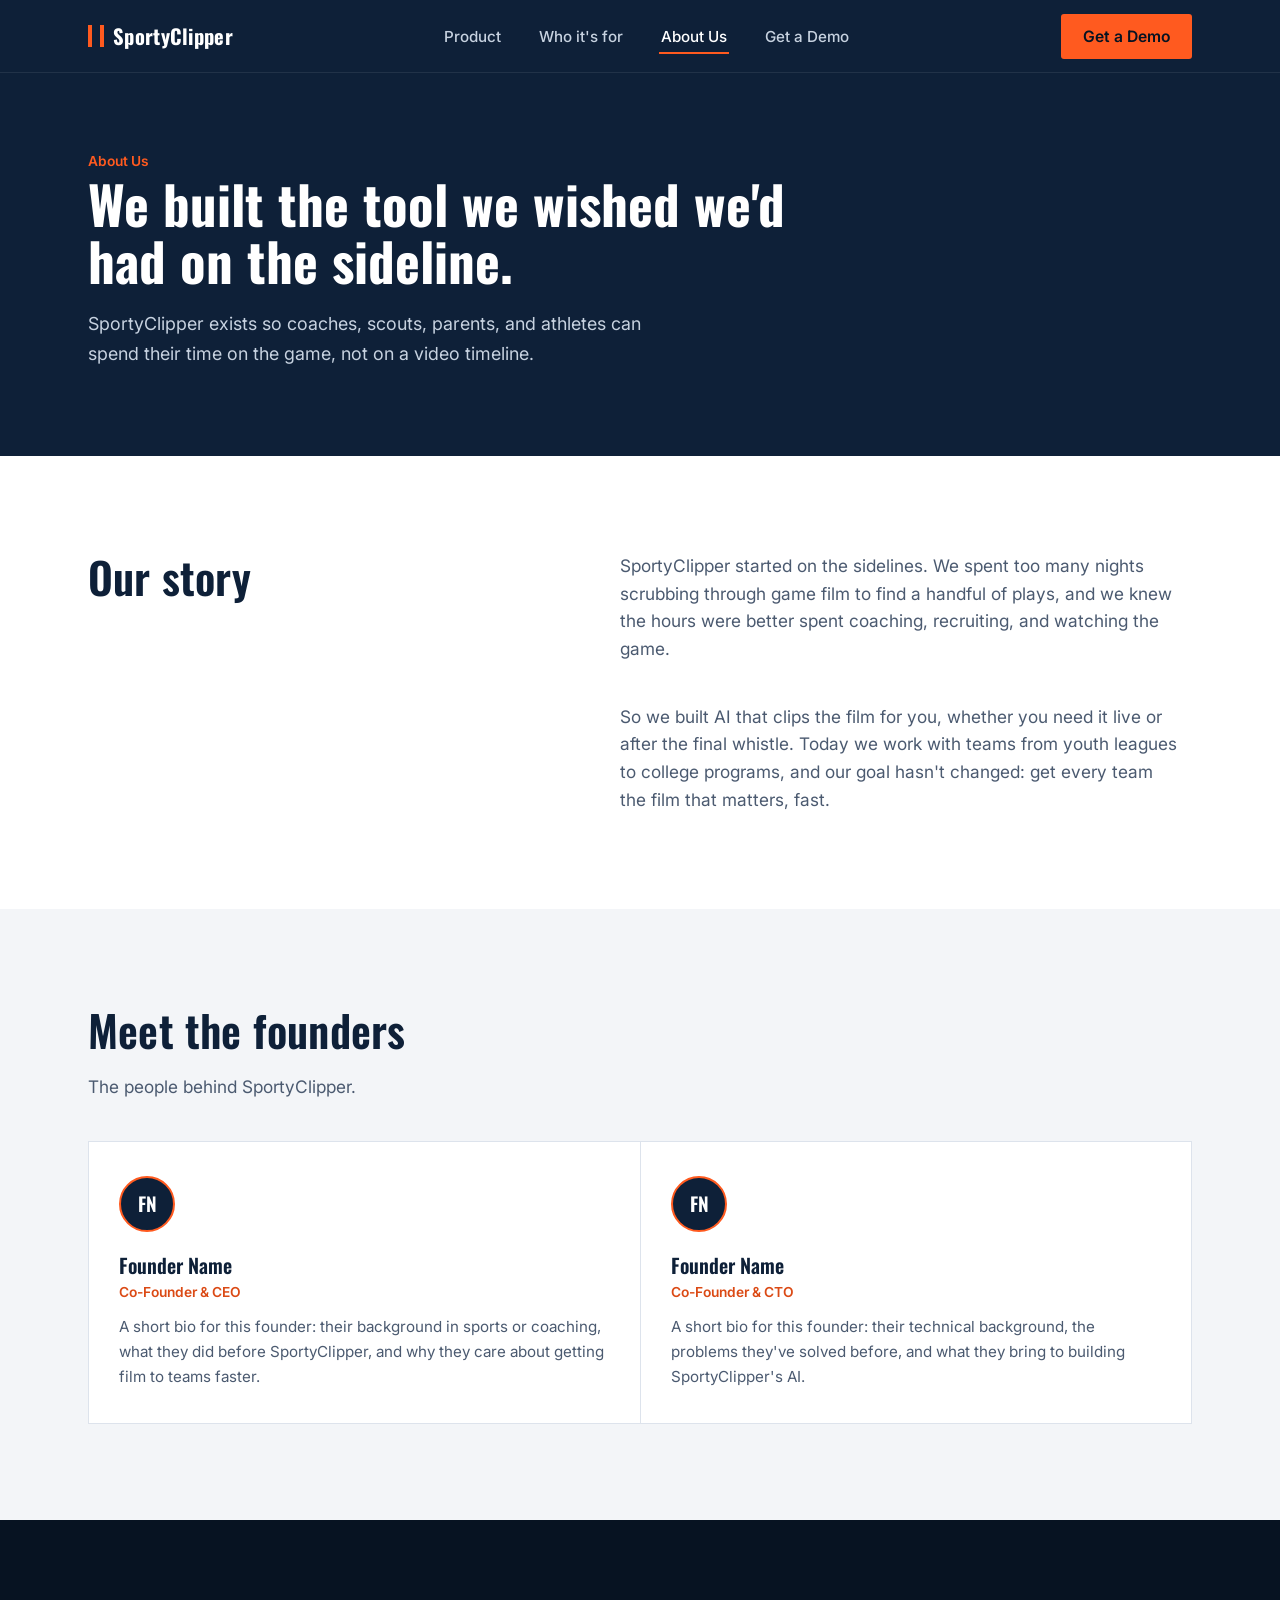
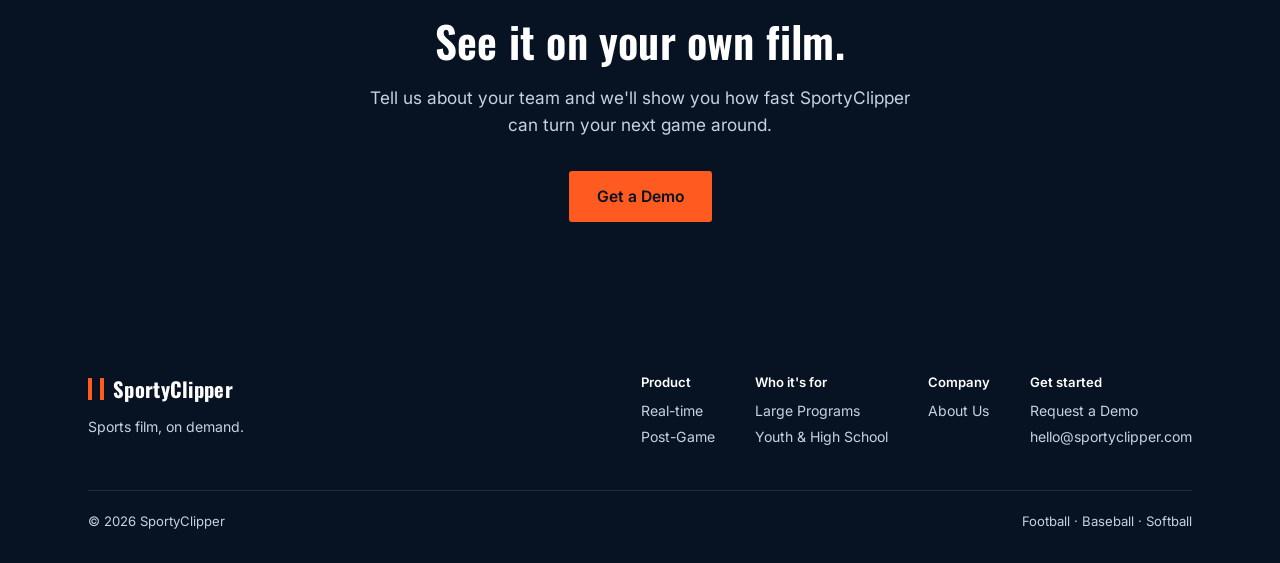
==== about.html @ 8d2f34fb "Rebrand to SportyClipper and add About Us page - Rename SportySkipper to SportyClipper, including co" ====
<!DOCTYPE html>
<html lang="en">
<head>
<meta charset="UTF-8">
<meta name="viewport" content="width=device-width, initial-scale=1.0">
<title>About Us — SportyClipper</title>
<link rel="preconnect" href="https://fonts.googleapis.com">
<link rel="preconnect" href="https://fonts.gstatic.com" crossorigin>
<link href="https://fonts.googleapis.com/css2?family=Oswald:wght@500;600;700&family=Inter:wght@400;500;600;700&family=Roboto+Mono:wght@500;600&display=swap" rel="stylesheet">
<link rel="stylesheet" href="styles.css">
</head>
<body>

<header>
  <nav class="wrap">
    <a href="index.html" class="wordmark"><span class="mark"></span>SportyClipper</a>
    <ul class="nav-links">
      <li><a href="index.html#product">Product</a></li>
      <li><a href="index.html#audience">Who it's for</a></li>
      <li><a href="about.html" aria-current="page">About Us</a></li>
      <li><a href="index.html#demo">Get a Demo</a></li>
    </ul>
    <div class="nav-cta">
      <a href="index.html#demo" class="btn btn-primary" style="padding:11px 20px;">Get a Demo</a>
      <button class="nav-toggle" id="navToggle" aria-expanded="false" aria-controls="mobilePanel">Menu</button>
    </div>
  </nav>
  <div class="mobile-panel" id="mobilePanel" style="flex-direction:column; padding:0 28px 18px; gap:2px;">
    <a href="index.html#product" style="color:#fff;padding:10px 0;text-decoration:none;">Product</a>
    <a href="index.html#audience" style="color:#fff;padding:10px 0;text-decoration:none;">Who it's for</a>
    <a href="about.html" aria-current="page" style="color:#fff;padding:10px 0;text-decoration:none;">About Us</a>
    <a href="index.html#demo" style="color:#fff;padding:10px 0;text-decoration:none;">Get a Demo</a>
  </div>
</header>

<main>

  <!-- PAGE HERO -->
  <section class="page-hero">
    <div class="wrap">
      <div class="aud-kicker">About Us</div>
      <h1>We built the tool we wished we'd had on the sideline.</h1>
      <p>SportyClipper exists so coaches, scouts, parents, and athletes can spend their time on the game, not on a video timeline.</p>
    </div>
  </section>

  <!-- TODO: replace placeholder company story, founder names, roles, and bios -->

  <!-- STORY -->
  <section class="about">
    <div class="wrap">
      <div>
        <h2>Our story</h2>
      </div>
      <div>
        <p class="lede">SportyClipper started on the sidelines. We spent too many nights scrubbing through game film to find a handful of plays, and we knew the hours were better spent coaching, recruiting, and watching the game.</p>
        <p class="lede" style="margin-bottom:0;">So we built AI that clips the film for you, whether you need it live or after the final whistle. Today we work with teams from youth leagues to college programs, and our goal hasn't changed: get every team the film that matters, fast.</p>
      </div>
    </div>
  </section>

  <!-- FOUNDERS -->
  <section class="founders">
    <div class="wrap">
      <h2>Meet the founders</h2>
      <p class="lede">The people behind SportyClipper.</p>
      <div class="founder-grid">
        <div class="founder-card">
          <div class="founder-avatar" aria-hidden="true">FN</div>
          <h3>Founder Name</h3>
          <div class="founder-role">Co-Founder &amp; CEO</div>
          <p>A short bio for this founder: their background in sports or coaching, what they did before SportyClipper, and why they care about getting film to teams faster.</p>
        </div>
        <div class="founder-card">
          <div class="founder-avatar" aria-hidden="true">FN</div>
          <h3>Founder Name</h3>
          <div class="founder-role">Co-Founder &amp; CTO</div>
          <p>A short bio for this founder: their technical background, the problems they've solved before, and what they bring to building SportyClipper's AI.</p>
        </div>
      </div>
    </div>
  </section>

  <!-- CTA -->
  <section class="page-cta">
    <div class="wrap">
      <h2>See it on your own film.</h2>
      <p class="lede">Tell us about your team and we'll show you how fast SportyClipper can turn your next game around.</p>
      <a href="index.html#demo" class="btn btn-primary">Get a Demo</a>
    </div>
  </section>

</main>

<footer>
  <div class="wrap">
    <div class="foot-top">
      <div>
        <a href="index.html" class="wordmark"><span class="mark"></span>SportyClipper</a>
        <p style="max-width:280px; font-size:.88rem; margin-top:14px; color:var(--cloud);">Sports film, on demand.</p>
      </div>
      <div class="foot-links">
        <div class="foot-col">
          <h4>Product</h4>
          <a href="index.html#product">Real-time</a>
          <a href="index.html#product">Post-Game</a>
        </div>
        <div class="foot-col">
          <h4>Who it's for</h4>
          <a href="index.html#audience">Large Programs</a>
          <a href="index.html#audience">Youth &amp; High School</a>
        </div>
        <div class="foot-col">
          <h4>Company</h4>
          <a href="about.html">About Us</a>
        </div>
        <div class="foot-col">
          <h4>Get started</h4>
          <a href="index.html#demo">Request a Demo</a>
          <a href="mailto:hello@sportyclipper.com">hello@sportyclipper.com</a>
        </div>
      </div>
    </div>
    <div class="foot-bottom">
      <span>© 2026 SportyClipper</span>
      <span>Football · Baseball · Softball</span>
    </div>
  </div>
</footer>

<script>
  // mobile nav
  const navToggle = document.getElementById('navToggle');
  const mobilePanel = document.getElementById('mobilePanel');
  navToggle.addEventListener('click', ()=>{
    const open = mobilePanel.classList.toggle('open');
    navToggle.setAttribute('aria-expanded', open);
  });
</script>

</body>
</html>
---- styles.css ----
:root{
    --navy-900:#071322;
    --navy-800:#0E2038;
    --navy-700:#173a63;
    --navy-600:#245088;
    --mist:#F3F5F8;
    --cloud:#C7D2E0;
    --ink:#0E2038;
    --ink-soft:#4B5A70;
    --flare:#FF5A1F;
    --flare-dark:#DB4A15;
    --turf:#2FB27D;
    --line:#DDE3EC;
    --radius-sm:3px;
    --maxw:1160px;
  }
  *{box-sizing:border-box;}
  html{scroll-behavior:smooth;}
  body{
    margin:0;
    font-family:'Inter',sans-serif;
    color:var(--ink);
    background:#fff;
    -webkit-font-smoothing:antialiased;
  }
  h1,h2,h3,.wordmark,.stat-num{
    font-family:'Oswald',sans-serif;
  }
  .mono{ font-family:'Roboto Mono',monospace; }
  img,svg{ display:block; max-width:100%; }
  a{ color:inherit; }
  .wrap{ max-width:var(--maxw); margin:0 auto; padding:0 28px; }
  section{ padding:96px 0; }
  h2{
    font-size:clamp(1.9rem,3.4vw,2.7rem);
    font-weight:600;
    line-height:1.15;
    margin:0 0 18px;
    letter-spacing:.2px;
  }
  .lede{
    font-size:1.08rem;
    color:var(--ink-soft);
    line-height:1.6;
    max-width:560px;
    margin:0 0 40px;
  }
  button{ font-family:inherit; cursor:pointer; }
  :focus-visible{ outline:3px solid var(--flare); outline-offset:2px; }

  /* ---------- buttons ---------- */
  .btn{
    display:inline-flex;
    align-items:center;
    gap:8px;
    padding:14px 26px;
    font-weight:600;
    font-size:.98rem;
    border-radius:var(--radius-sm);
    border:2px solid transparent;
    text-decoration:none;
    transition:transform .15s ease, background .15s ease, border-color .15s ease;
  }
  .btn:hover{ transform:translateY(-1px); }
  .btn-primary{ background:var(--flare); color:var(--navy-900); }
  .btn-primary:hover{ background:#ff6c38; }
  .btn-ghost-dark{ border-color:rgba(255,255,255,.35); color:#fff; }
  .btn-ghost-dark:hover{ border-color:#fff; }
  .btn-ghost-light{ border-color:var(--navy-800); color:var(--navy-800); }
  .btn-ghost-light:hover{ background:var(--navy-800); color:#fff; }
  .btn-text{
    background:none; border:none; padding:0; color:var(--navy-800);
    font-weight:600; text-decoration:underline; text-underline-offset:4px;
  }

  /* ---------- nav ---------- */
  header{
    position:sticky; top:0; z-index:50;
    background:var(--navy-800);
    border-bottom:1px solid rgba(255,255,255,.08);
  }
  nav.wrap{
    display:flex; align-items:center; justify-content:space-between;
    height:72px;
  }
  .wordmark{
    display:flex; align-items:center; gap:9px;
    color:#fff; font-size:1.28rem; font-weight:700; letter-spacing:.3px;
    text-decoration:none;
  }
  .wordmark .mark{
    width:16px; height:22px;
    border-left:4px solid var(--flare);
    border-right:4px solid var(--flare);
  }
  .nav-links{
    display:flex; align-items:center; gap:34px;
    list-style:none; margin:0; padding:0;
  }
  .nav-links a{
    color:var(--cloud); text-decoration:none; font-size:.95rem; font-weight:500;
    padding:6px 2px; border-bottom:2px solid transparent;
  }
  .nav-links a:hover{ color:#fff; border-color:var(--flare); }
  .nav-links a[aria-current="page"]{ color:#fff; border-color:var(--flare); }
  .nav-cta{ display:flex; align-items:center; gap:22px; }
  .nav-toggle{ display:none; background:none; border:none; color:#fff; font-weight:600; font-size:.95rem; }
  .mobile-panel{ display:none; }

  /* ---------- hero ---------- */
  .hero{
    background:var(--navy-800);
    color:#fff;
    padding:76px 0 90px;
    overflow:hidden;
  }
  .hero .wrap{
    display:grid;
    grid-template-columns:1.15fr .85fr;
    gap:56px;
    align-items:center;
  }
  .hero h1{
    font-size:clamp(2.5rem,4.6vw,3.7rem);
    font-weight:700;
    line-height:1.06;
    margin:0 0 22px;
    letter-spacing:.2px;
  }
  .hero h1 span{ color:var(--flare); }
  .hero p{
    font-size:1.12rem; line-height:1.65; color:var(--cloud);
    max-width:520px; margin:0 0 34px;
  }
  .hero-ctas{ display:flex; align-items:center; gap:28px; flex-wrap:wrap; margin-bottom:52px; }

  .sport-strip{ display:flex; gap:26px; align-items:center; flex-wrap:wrap; }
  .sport-strip svg{ width:26px; height:26px; opacity:.75; }
  .sport-strip span{ font-size:.82rem; color:var(--cloud); letter-spacing:.2px; }

  /* clock panel */
  .clock-panel{
    background:var(--navy-900);
    border:1px solid rgba(255,255,255,.1);
    border-radius:var(--radius-sm);
    padding:30px 28px;
  }
  .clock-row{ display:flex; justify-content:space-between; align-items:baseline; margin-bottom:6px; }
  .clock-label{ font-size:.82rem; color:var(--cloud); }
  .clock-panel .divider{ height:1px; background:rgba(255,255,255,.12); margin:18px 0; }
  .clock-num{
    font-size:2.6rem; font-weight:600; letter-spacing:1px;
    color:#fff;
  }
  .clock-num.small{ font-size:2.6rem; color:var(--turf); }
  .clock-tag{ font-size:.78rem; color:var(--ink-soft); margin-top:4px; }
  .live-badge{
    display:inline-flex; align-items:center; gap:7px;
    font-size:.78rem; font-weight:600; color:var(--turf);
    letter-spacing:.5px;
  }
  .live-dot{
    width:8px; height:8px; border-radius:50%; background:var(--turf);
    animation:pulse 1.6s ease-in-out infinite;
  }
  @keyframes pulse{
    0%,100%{ opacity:1; transform:scale(1); }
    50%{ opacity:.35; transform:scale(.75); }
  }

  /* ---------- problem section ---------- */
  .problem{ background:#fff; }
  .problem .wrap{ display:grid; grid-template-columns:1fr 1fr; gap:70px; align-items:start; }
  .stat-grid{ display:grid; grid-template-columns:repeat(3,1fr); gap:0; border-top:1px solid var(--line); margin-top:8px; }
  .stat-grid div{ padding:22px 18px 0 0; border-left:1px solid var(--line); padding-left:18px; }
  .stat-grid div:first-child{ border-left:none; padding-left:0; }
  .stat-num{ font-size:2.1rem; font-weight:600; color:var(--navy-800); }
  .stat-cap{ font-size:.86rem; color:var(--ink-soft); margin-top:4px; line-height:1.4; }

  /* ---------- product tabs ---------- */
  .product{ background:var(--mist); }
  .tab-bar{ display:flex; gap:8px; margin-bottom:36px; }
  .tab-btn{
    background:#fff; border:1px solid var(--line); color:var(--ink-soft);
    padding:13px 22px; font-weight:600; font-size:.94rem; border-radius:var(--radius-sm);
  }
  .tab-btn.active{ background:var(--navy-800); color:#fff; border-color:var(--navy-800); }
  .tab-panel{
    display:none;
    background:#fff; border:1px solid var(--line); border-left:5px solid var(--flare);
    padding:44px;
    grid-template-columns:1.4fr 1fr;
    gap:48px;
  }
  .tab-panel.active{ display:grid; }
  .tab-panel h3{ font-size:1.55rem; font-weight:600; margin:0 0 14px; }
  .tab-panel p{ color:var(--ink-soft); line-height:1.65; margin:0 0 20px; max-width:480px; }
  .tab-panel ul{ list-style:none; padding:0; margin:0 0 26px; }
  .tab-panel li{
    padding:10px 0; border-top:1px solid var(--line); font-size:.95rem; color:var(--ink);
    display:flex; gap:10px;
  }
  .tab-panel li::before{ content:"—"; color:var(--flare); font-weight:700; }
  .tab-price-box{ background:var(--navy-800); color:#fff; padding:30px 26px; border-radius:var(--radius-sm); align-self:start; }
  .tab-price-box p{ color:var(--cloud); font-size:.88rem; margin:18px 0 24px; max-width:none; }
  .tab-price-box .price-tier{ font-size:1.3rem; margin-bottom:0; }

  /* ---------- audience ---------- */
  .audience{ background:#fff; }
  .audience-head{ max-width:640px; margin-bottom:52px; }
  .audience-grid{ display:grid; grid-template-columns:1fr 1fr; gap:0; border:1px solid var(--line); }
  .audience-card{ padding:46px 42px; }
  .audience-card:first-child{ border-right:1px solid var(--line); background:var(--navy-800); color:#fff; }
  .audience-card:first-child .aud-kicker{ color:var(--cloud); }
  .audience-card:first-child p{ color:var(--cloud); }
  .audience-card:last-child{ background:#fff; }
  .aud-kicker{ font-size:.86rem; color:var(--ink-soft); margin-bottom:6px; }
  .audience-card h3{ font-size:1.5rem; font-weight:600; margin:0 0 16px; }
  .audience-card p{ color:var(--ink-soft); line-height:1.65; margin:0 0 26px; max-width:400px; }

  /* ---------- pricing ---------- */
  .pricing{ background:var(--navy-900); color:#fff; }
  .pricing h2{ color:#fff; }
  .pricing .lede{ color:var(--cloud); }
  .price-grid{ display:grid; grid-template-columns:1fr 1fr; gap:24px; margin-top:20px; }
  .price-card{
    background:var(--navy-800); border:1px solid rgba(255,255,255,.1);
    padding:38px 34px; border-radius:var(--radius-sm);
  }
  .price-card.featured{ border-color:var(--flare); }
  .price-tier{ font-size:.86rem; color:var(--turf); font-weight:600; margin-bottom:14px; }
  .price-amt{ display:inline-block; font-family:'Oswald',sans-serif; font-size:1.9rem; font-weight:600; color:#fff; line-height:1.1; text-decoration:underline; text-decoration-color:var(--flare); text-underline-offset:6px; }
  .price-amt:hover{ color:var(--flare); }
  .price-desc{ color:var(--cloud); font-size:.95rem; margin:14px 0 26px; line-height:1.6; }
  .price-card ul{ list-style:none; padding:0; margin:0 0 30px; }
  .price-card li{ padding:9px 0; border-top:1px solid rgba(255,255,255,.1); font-size:.92rem; color:var(--cloud); }

  /* ---------- about ---------- */
  .about{ background:#fff; }
  .about .wrap{ display:grid; grid-template-columns:.9fr 1.1fr; gap:64px; align-items:start; }
  .page-hero{ background:var(--navy-800); color:#fff; padding:80px 0 88px; }
  .page-hero .aud-kicker{ color:var(--flare); font-weight:600; }
  .page-hero h1{ font-size:clamp(2.2rem,4.2vw,3.3rem); font-weight:700; line-height:1.08; margin:0 0 20px; max-width:760px; }
  .page-hero p{ font-size:1.12rem; line-height:1.65; color:var(--cloud); max-width:580px; margin:0; }
  .founders{ background:var(--mist); }
  .founders .founder-grid{ background:#fff; }
  .page-cta{ background:var(--navy-900); color:#fff; text-align:center; }
  .page-cta h2{ color:#fff; }
  .page-cta .lede{ color:var(--cloud); margin:0 auto 32px; }
  .founder-grid{ display:grid; grid-template-columns:1fr 1fr; gap:0; border:1px solid var(--line); }
  .founder-card{ padding:34px 30px; }
  .founder-card + .founder-card{ border-left:1px solid var(--line); }
  .founder-avatar{
    width:56px; height:56px; border-radius:50%; background:var(--navy-800); color:#fff;
    display:flex; align-items:center; justify-content:center;
    font-family:'Oswald',sans-serif; font-size:1.2rem; font-weight:600; margin-bottom:18px;
    border:2px solid var(--flare);
  }
  .founder-card h3{ font-size:1.25rem; font-weight:600; margin:0 0 4px; }
  .founder-role{ font-size:.86rem; color:var(--flare-dark); font-weight:600; margin-bottom:14px; }
  .founder-card p{ color:var(--ink-soft); line-height:1.65; margin:0; font-size:.95rem; }

  /* ---------- demo form ---------- */
  .demo{ background:var(--mist); }
  .demo .wrap{ display:grid; grid-template-columns:.9fr 1.1fr; gap:64px; align-items:start; }
  form{ background:#fff; border:1px solid var(--line); padding:40px; }
  .form-title{ font-size:1.5rem; font-weight:600; margin:0 0 24px; }
  .field{ margin-bottom:20px; }
  .field label{ display:block; font-size:.85rem; font-weight:600; color:var(--ink); margin-bottom:7px; }
  .field input, .field select, .field textarea{
    width:100%; padding:12px 14px; border:1px solid var(--line); border-radius:var(--radius-sm);
    font-family:inherit; font-size:.95rem; color:var(--ink); background:#fff;
  }
  .field input:focus, .field select:focus, .field textarea:focus{ border-color:var(--navy-800); }
  .checks{ display:flex; flex-wrap:wrap; gap:14px; }
  .checks label{ display:flex; align-items:center; gap:7px; font-size:.9rem; font-weight:500; color:var(--ink-soft); }
  .checks input{ width:auto; }
  .form-note{ font-size:.82rem; color:var(--ink-soft); margin-top:16px; }
  .confirm{ display:none; padding:26px; background:var(--navy-800); color:#fff; border-radius:var(--radius-sm); }
  .confirm strong{ color:var(--flare); }

  /* ---------- footer ---------- */
  footer{ background:var(--navy-900); color:var(--cloud); padding:56px 0 34px; }
  .foot-top{ display:flex; justify-content:space-between; flex-wrap:wrap; gap:36px; margin-bottom:36px; }
  .foot-links{ display:flex; gap:40px; flex-wrap:wrap; }
  .foot-col h4{ font-size:.82rem; color:#fff; margin:0 0 12px; font-weight:600; }
  .foot-col a{ display:block; color:var(--cloud); text-decoration:none; font-size:.88rem; margin-bottom:9px; }
  .foot-col a:hover{ color:var(--flare); }
  .foot-bottom{ border-top:1px solid rgba(255,255,255,.1); padding-top:22px; display:flex; justify-content:space-between; font-size:.82rem; flex-wrap:wrap; gap:10px; }

  @media (max-width: 920px){
    section{ padding:64px 0; }
    .hero .wrap{ grid-template-columns:1fr; }
    .clock-panel{ max-width:420px; }
    .problem .wrap{ grid-template-columns:1fr; gap:40px; }
    .tab-panel{ grid-template-columns:1fr; padding:30px; }
    .audience-grid{ grid-template-columns:1fr; }
    .audience-card:first-child{ border-right:none; border-bottom:1px solid var(--line); }
    .price-grid{ grid-template-columns:1fr; }
    .about .wrap{ grid-template-columns:1fr; gap:40px; }
    .demo .wrap{ grid-template-columns:1fr; }
    .nav-links{ display:none; }
    .nav-toggle{ display:block; }
    .mobile-panel.open{ display:flex; }
  }
  @media (max-width: 560px){
    .stat-grid{ grid-template-columns:1fr; }
    .stat-grid div{ border-left:none; border-top:1px solid var(--line); padding:18px 0 0; }
    .stat-grid div:first-child{ border-top:none; }
    .founder-grid{ grid-template-columns:1fr; }
    .founder-card + .founder-card{ border-left:none; border-top:1px solid var(--line); }
  }
  @media (prefers-reduced-motion: reduce){
    .live-dot{ animation:none; }
    html{ scroll-behavior:auto; }
  }
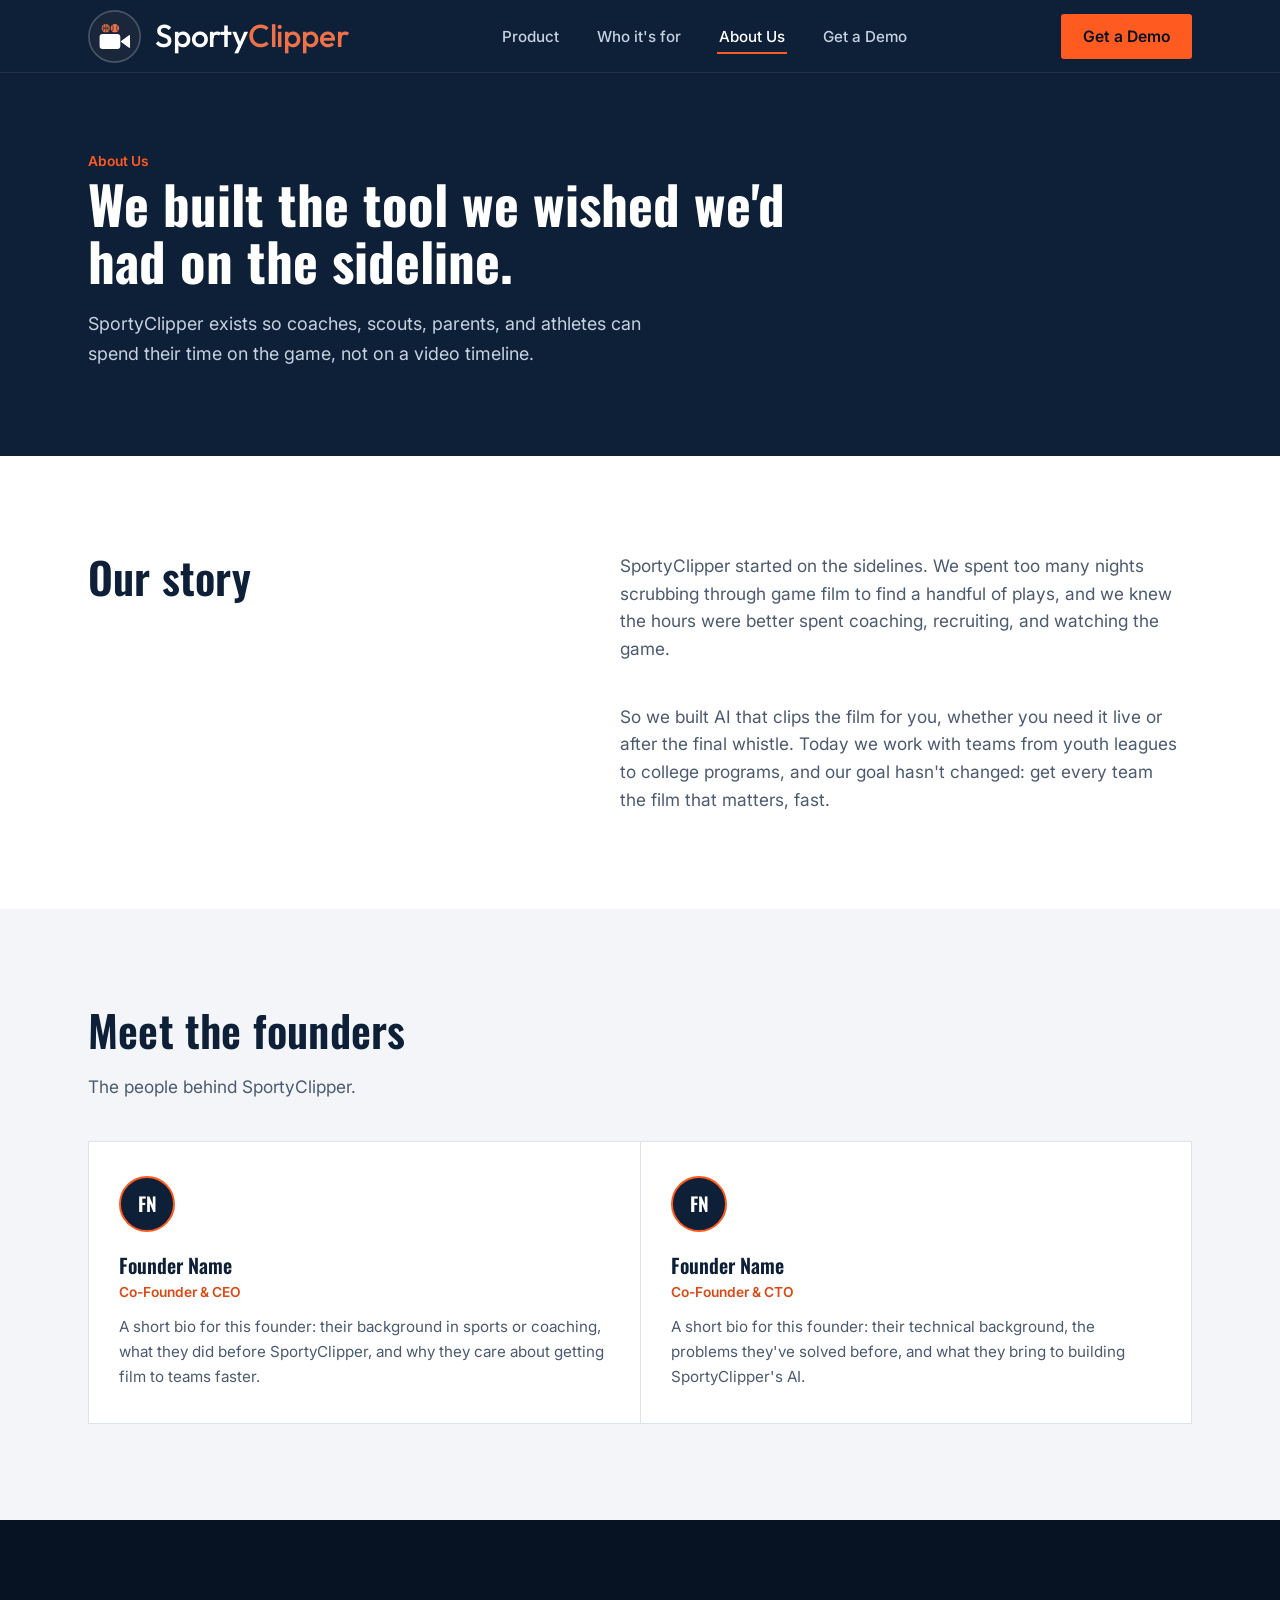
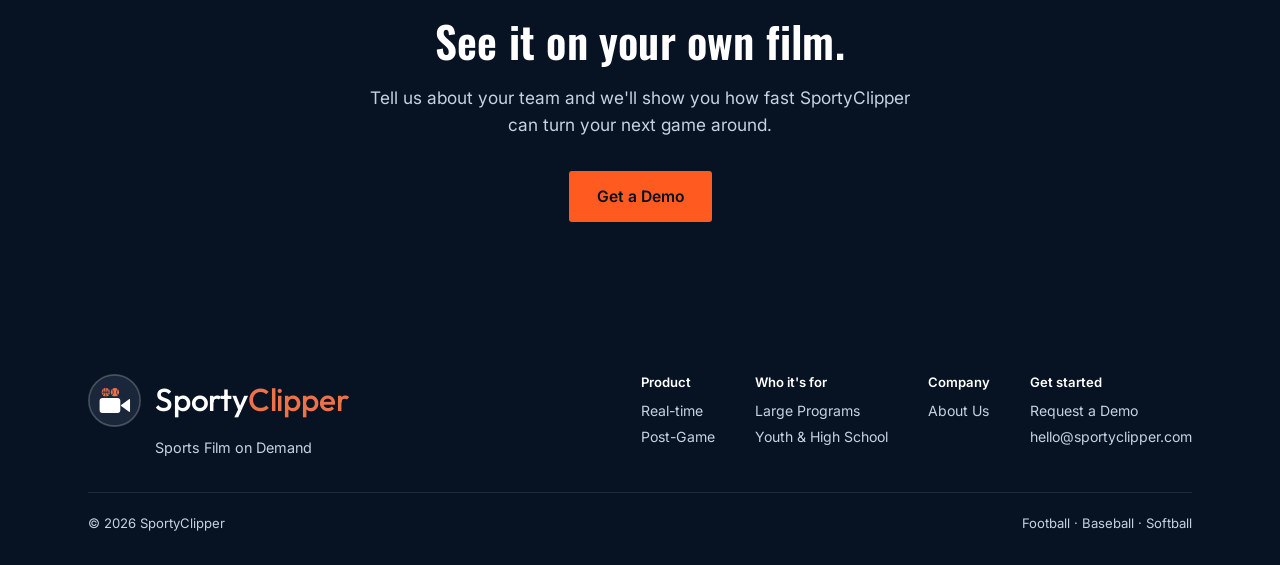
==== commit 4b8258f9: "Replace wordmark with new SportyClipper logo - Add assets/logo-icon.svg (camera icon) and Outfit wor" ====
--- a/about.html
+++ b/about.html
@@ -1,142 +1,142 @@
-<!DOCTYPE html>
-<html lang="en">
-<head>
-<meta charset="UTF-8">
-<meta name="viewport" content="width=device-width, initial-scale=1.0">
-<title>About Us — SportyClipper</title>
-<link rel="preconnect" href="https://fonts.googleapis.com">
-<link rel="preconnect" href="https://fonts.gstatic.com" crossorigin>
-<link href="https://fonts.googleapis.com/css2?family=Oswald:wght@500;600;700&family=Inter:wght@400;500;600;700&family=Roboto+Mono:wght@500;600&display=swap" rel="stylesheet">
-<link rel="stylesheet" href="styles.css">
-</head>
-<body>
-
-<header>
-  <nav class="wrap">
-    <a href="index.html" class="wordmark"><span class="mark"></span>SportyClipper</a>
-    <ul class="nav-links">
-      <li><a href="index.html#product">Product</a></li>
-      <li><a href="index.html#audience">Who it's for</a></li>
-      <li><a href="about.html" aria-current="page">About Us</a></li>
-      <li><a href="index.html#demo">Get a Demo</a></li>
-    </ul>
-    <div class="nav-cta">
-      <a href="index.html#demo" class="btn btn-primary" style="padding:11px 20px;">Get a Demo</a>
-      <button class="nav-toggle" id="navToggle" aria-expanded="false" aria-controls="mobilePanel">Menu</button>
-    </div>
-  </nav>
-  <div class="mobile-panel" id="mobilePanel" style="flex-direction:column; padding:0 28px 18px; gap:2px;">
-    <a href="index.html#product" style="color:#fff;padding:10px 0;text-decoration:none;">Product</a>
-    <a href="index.html#audience" style="color:#fff;padding:10px 0;text-decoration:none;">Who it's for</a>
-    <a href="about.html" aria-current="page" style="color:#fff;padding:10px 0;text-decoration:none;">About Us</a>
-    <a href="index.html#demo" style="color:#fff;padding:10px 0;text-decoration:none;">Get a Demo</a>
-  </div>
-</header>
-
-<main>
-
-  <!-- PAGE HERO -->
-  <section class="page-hero">
-    <div class="wrap">
-      <div class="aud-kicker">About Us</div>
-      <h1>We built the tool we wished we'd had on the sideline.</h1>
-      <p>SportyClipper exists so coaches, scouts, parents, and athletes can spend their time on the game, not on a video timeline.</p>
-    </div>
-  </section>
-
-  <!-- TODO: replace placeholder company story, founder names, roles, and bios -->
-
-  <!-- STORY -->
-  <section class="about">
-    <div class="wrap">
-      <div>
-        <h2>Our story</h2>
-      </div>
-      <div>
-        <p class="lede">SportyClipper started on the sidelines. We spent too many nights scrubbing through game film to find a handful of plays, and we knew the hours were better spent coaching, recruiting, and watching the game.</p>
-        <p class="lede" style="margin-bottom:0;">So we built AI that clips the film for you, whether you need it live or after the final whistle. Today we work with teams from youth leagues to college programs, and our goal hasn't changed: get every team the film that matters, fast.</p>
-      </div>
-    </div>
-  </section>
-
-  <!-- FOUNDERS -->
-  <section class="founders">
-    <div class="wrap">
-      <h2>Meet the founders</h2>
-      <p class="lede">The people behind SportyClipper.</p>
-      <div class="founder-grid">
-        <div class="founder-card">
-          <div class="founder-avatar" aria-hidden="true">FN</div>
-          <h3>Founder Name</h3>
-          <div class="founder-role">Co-Founder &amp; CEO</div>
-          <p>A short bio for this founder: their background in sports or coaching, what they did before SportyClipper, and why they care about getting film to teams faster.</p>
-        </div>
-        <div class="founder-card">
-          <div class="founder-avatar" aria-hidden="true">FN</div>
-          <h3>Founder Name</h3>
-          <div class="founder-role">Co-Founder &amp; CTO</div>
-          <p>A short bio for this founder: their technical background, the problems they've solved before, and what they bring to building SportyClipper's AI.</p>
-        </div>
-      </div>
-    </div>
-  </section>
-
-  <!-- CTA -->
-  <section class="page-cta">
-    <div class="wrap">
-      <h2>See it on your own film.</h2>
-      <p class="lede">Tell us about your team and we'll show you how fast SportyClipper can turn your next game around.</p>
-      <a href="index.html#demo" class="btn btn-primary">Get a Demo</a>
-    </div>
-  </section>
-
-</main>
-
-<footer>
-  <div class="wrap">
-    <div class="foot-top">
-      <div>
-        <a href="index.html" class="wordmark"><span class="mark"></span>SportyClipper</a>
-        <p style="max-width:280px; font-size:.88rem; margin-top:14px; color:var(--cloud);">Sports film, on demand.</p>
-      </div>
-      <div class="foot-links">
-        <div class="foot-col">
-          <h4>Product</h4>
-          <a href="index.html#product">Real-time</a>
-          <a href="index.html#product">Post-Game</a>
-        </div>
-        <div class="foot-col">
-          <h4>Who it's for</h4>
-          <a href="index.html#audience">Large Programs</a>
-          <a href="index.html#audience">Youth &amp; High School</a>
-        </div>
-        <div class="foot-col">
-          <h4>Company</h4>
-          <a href="about.html">About Us</a>
-        </div>
-        <div class="foot-col">
-          <h4>Get started</h4>
-          <a href="index.html#demo">Request a Demo</a>
-          <a href="mailto:hello@sportyclipper.com">hello@sportyclipper.com</a>
-        </div>
-      </div>
-    </div>
-    <div class="foot-bottom">
-      <span>© 2026 SportyClipper</span>
-      <span>Football · Baseball · Softball</span>
-    </div>
-  </div>
-</footer>
-
-<script>
-  // mobile nav
-  const navToggle = document.getElementById('navToggle');
-  const mobilePanel = document.getElementById('mobilePanel');
-  navToggle.addEventListener('click', ()=>{
-    const open = mobilePanel.classList.toggle('open');
-    navToggle.setAttribute('aria-expanded', open);
-  });
-</script>
-
-</body>
-</html>
+<!DOCTYPE html>
+<html lang="en">
+<head>
+<meta charset="UTF-8">
+<meta name="viewport" content="width=device-width, initial-scale=1.0">
+<title>About Us — SportyClipper</title>
+<link rel="preconnect" href="https://fonts.googleapis.com">
+<link rel="preconnect" href="https://fonts.gstatic.com" crossorigin>
+<link href="https://fonts.googleapis.com/css2?family=Oswald:wght@500;600;700&family=Outfit:wght@500&family=Inter:wght@400;500;600;700&family=Roboto+Mono:wght@500;600&display=swap" rel="stylesheet">
+<link rel="stylesheet" href="styles.css">
+</head>
+<body>
+
+<header>
+  <nav class="wrap">
+    <a href="index.html" class="wordmark"><img class="logo-icon" src="assets/logo-icon.svg" alt=""><span class="logo-text">Sporty<span>Clipper</span></span></a>
+    <ul class="nav-links">
+      <li><a href="index.html#product">Product</a></li>
+      <li><a href="index.html#audience">Who it's for</a></li>
+      <li><a href="about.html" aria-current="page">About Us</a></li>
+      <li><a href="index.html#demo">Get a Demo</a></li>
+    </ul>
+    <div class="nav-cta">
+      <a href="index.html#demo" class="btn btn-primary" style="padding:11px 20px;">Get a Demo</a>
+      <button class="nav-toggle" id="navToggle" aria-expanded="false" aria-controls="mobilePanel">Menu</button>
+    </div>
+  </nav>
+  <div class="mobile-panel" id="mobilePanel" style="flex-direction:column; padding:0 28px 18px; gap:2px;">
+    <a href="index.html#product" style="color:#fff;padding:10px 0;text-decoration:none;">Product</a>
+    <a href="index.html#audience" style="color:#fff;padding:10px 0;text-decoration:none;">Who it's for</a>
+    <a href="about.html" aria-current="page" style="color:#fff;padding:10px 0;text-decoration:none;">About Us</a>
+    <a href="index.html#demo" style="color:#fff;padding:10px 0;text-decoration:none;">Get a Demo</a>
+  </div>
+</header>
+
+<main>
+
+  <!-- PAGE HERO -->
+  <section class="page-hero">
+    <div class="wrap">
+      <div class="aud-kicker">About Us</div>
+      <h1>We built the tool we wished we'd had on the sideline.</h1>
+      <p>SportyClipper exists so coaches, scouts, parents, and athletes can spend their time on the game, not on a video timeline.</p>
+    </div>
+  </section>
+
+  <!-- TODO: replace placeholder company story, founder names, roles, and bios -->
+
+  <!-- STORY -->
+  <section class="about">
+    <div class="wrap">
+      <div>
+        <h2>Our story</h2>
+      </div>
+      <div>
+        <p class="lede">SportyClipper started on the sidelines. We spent too many nights scrubbing through game film to find a handful of plays, and we knew the hours were better spent coaching, recruiting, and watching the game.</p>
+        <p class="lede" style="margin-bottom:0;">So we built AI that clips the film for you, whether you need it live or after the final whistle. Today we work with teams from youth leagues to college programs, and our goal hasn't changed: get every team the film that matters, fast.</p>
+      </div>
+    </div>
+  </section>
+
+  <!-- FOUNDERS -->
+  <section class="founders">
+    <div class="wrap">
+      <h2>Meet the founders</h2>
+      <p class="lede">The people behind SportyClipper.</p>
+      <div class="founder-grid">
+        <div class="founder-card">
+          <div class="founder-avatar" aria-hidden="true">FN</div>
+          <h3>Founder Name</h3>
+          <div class="founder-role">Co-Founder &amp; CEO</div>
+          <p>A short bio for this founder: their background in sports or coaching, what they did before SportyClipper, and why they care about getting film to teams faster.</p>
+        </div>
+        <div class="founder-card">
+          <div class="founder-avatar" aria-hidden="true">FN</div>
+          <h3>Founder Name</h3>
+          <div class="founder-role">Co-Founder &amp; CTO</div>
+          <p>A short bio for this founder: their technical background, the problems they've solved before, and what they bring to building SportyClipper's AI.</p>
+        </div>
+      </div>
+    </div>
+  </section>
+
+  <!-- CTA -->
+  <section class="page-cta">
+    <div class="wrap">
+      <h2>See it on your own film.</h2>
+      <p class="lede">Tell us about your team and we'll show you how fast SportyClipper can turn your next game around.</p>
+      <a href="index.html#demo" class="btn btn-primary">Get a Demo</a>
+    </div>
+  </section>
+
+</main>
+
+<footer>
+  <div class="wrap">
+    <div class="foot-top">
+      <div>
+        <a href="index.html" class="wordmark"><img class="logo-icon" src="assets/logo-icon.svg" alt=""><span class="logo-text">Sporty<span>Clipper</span></span></a>
+        <p class="logo-tagline">Sports Film on Demand</p>
+      </div>
+      <div class="foot-links">
+        <div class="foot-col">
+          <h4>Product</h4>
+          <a href="index.html#product">Real-time</a>
+          <a href="index.html#product">Post-Game</a>
+        </div>
+        <div class="foot-col">
+          <h4>Who it's for</h4>
+          <a href="index.html#audience">Large Programs</a>
+          <a href="index.html#audience">Youth &amp; High School</a>
+        </div>
+        <div class="foot-col">
+          <h4>Company</h4>
+          <a href="about.html">About Us</a>
+        </div>
+        <div class="foot-col">
+          <h4>Get started</h4>
+          <a href="index.html#demo">Request a Demo</a>
+          <a href="mailto:hello@sportyclipper.com">hello@sportyclipper.com</a>
+        </div>
+      </div>
+    </div>
+    <div class="foot-bottom">
+      <span>© 2026 SportyClipper</span>
+      <span>Football · Baseball · Softball</span>
+    </div>
+  </div>
+</footer>
+
+<script>
+  // mobile nav
+  const navToggle = document.getElementById('navToggle');
+  const mobilePanel = document.getElementById('mobilePanel');
+  navToggle.addEventListener('click', ()=>{
+    const open = mobilePanel.classList.toggle('open');
+    navToggle.setAttribute('aria-expanded', open);
+  });
+</script>
+
+</body>
+</html>
--- a/styles.css
+++ b/styles.css
@@ -23,7 +23,7 @@
     background:#fff;
     -webkit-font-smoothing:antialiased;
   }
-  h1,h2,h3,.wordmark,.stat-num{
+  h1,h2,h3,.stat-num{
     font-family:'Oswald',sans-serif;
   }
   .mono{ font-family:'Roboto Mono',monospace; }
@@ -84,15 +84,16 @@
     height:72px;
   }
   .wordmark{
-    display:flex; align-items:center; gap:9px;
-    color:#fff; font-size:1.28rem; font-weight:700; letter-spacing:.3px;
-    text-decoration:none;
-  }
-  .wordmark .mark{
-    width:16px; height:22px;
-    border-left:4px solid var(--flare);
-    border-right:4px solid var(--flare);
-  }
+    display:flex; align-items:center; gap:14px;
+    color:#fff; text-decoration:none;
+  }
+  .logo-icon{ width:53px; height:53px; flex:none; }
+  .logo-text{
+    font-family:'Outfit',sans-serif; font-weight:500;
+    font-size:1.98rem; letter-spacing:-.2px; line-height:1;
+  }
+  .logo-text span{ color:#ee7249; }
+  .logo-tagline{ font-size:.9rem; color:var(--cloud); margin:12px 0 0 67px; }
   .nav-links{
     display:flex; align-items:center; gap:34px;
     list-style:none; margin:0; padding:0;
@@ -304,6 +305,10 @@
     .mobile-panel.open{ display:flex; }
   }
   @media (max-width: 560px){
+    .nav-cta .btn{ display:none; }
+    .logo-icon{ width:44px; height:44px; }
+    .logo-text{ font-size:1.65rem; }
+    .logo-tagline{ margin-left:58px; }
     .stat-grid{ grid-template-columns:1fr; }
     .stat-grid div{ border-left:none; border-top:1px solid var(--line); padding:18px 0 0; }
     .stat-grid div:first-child{ border-top:none; }
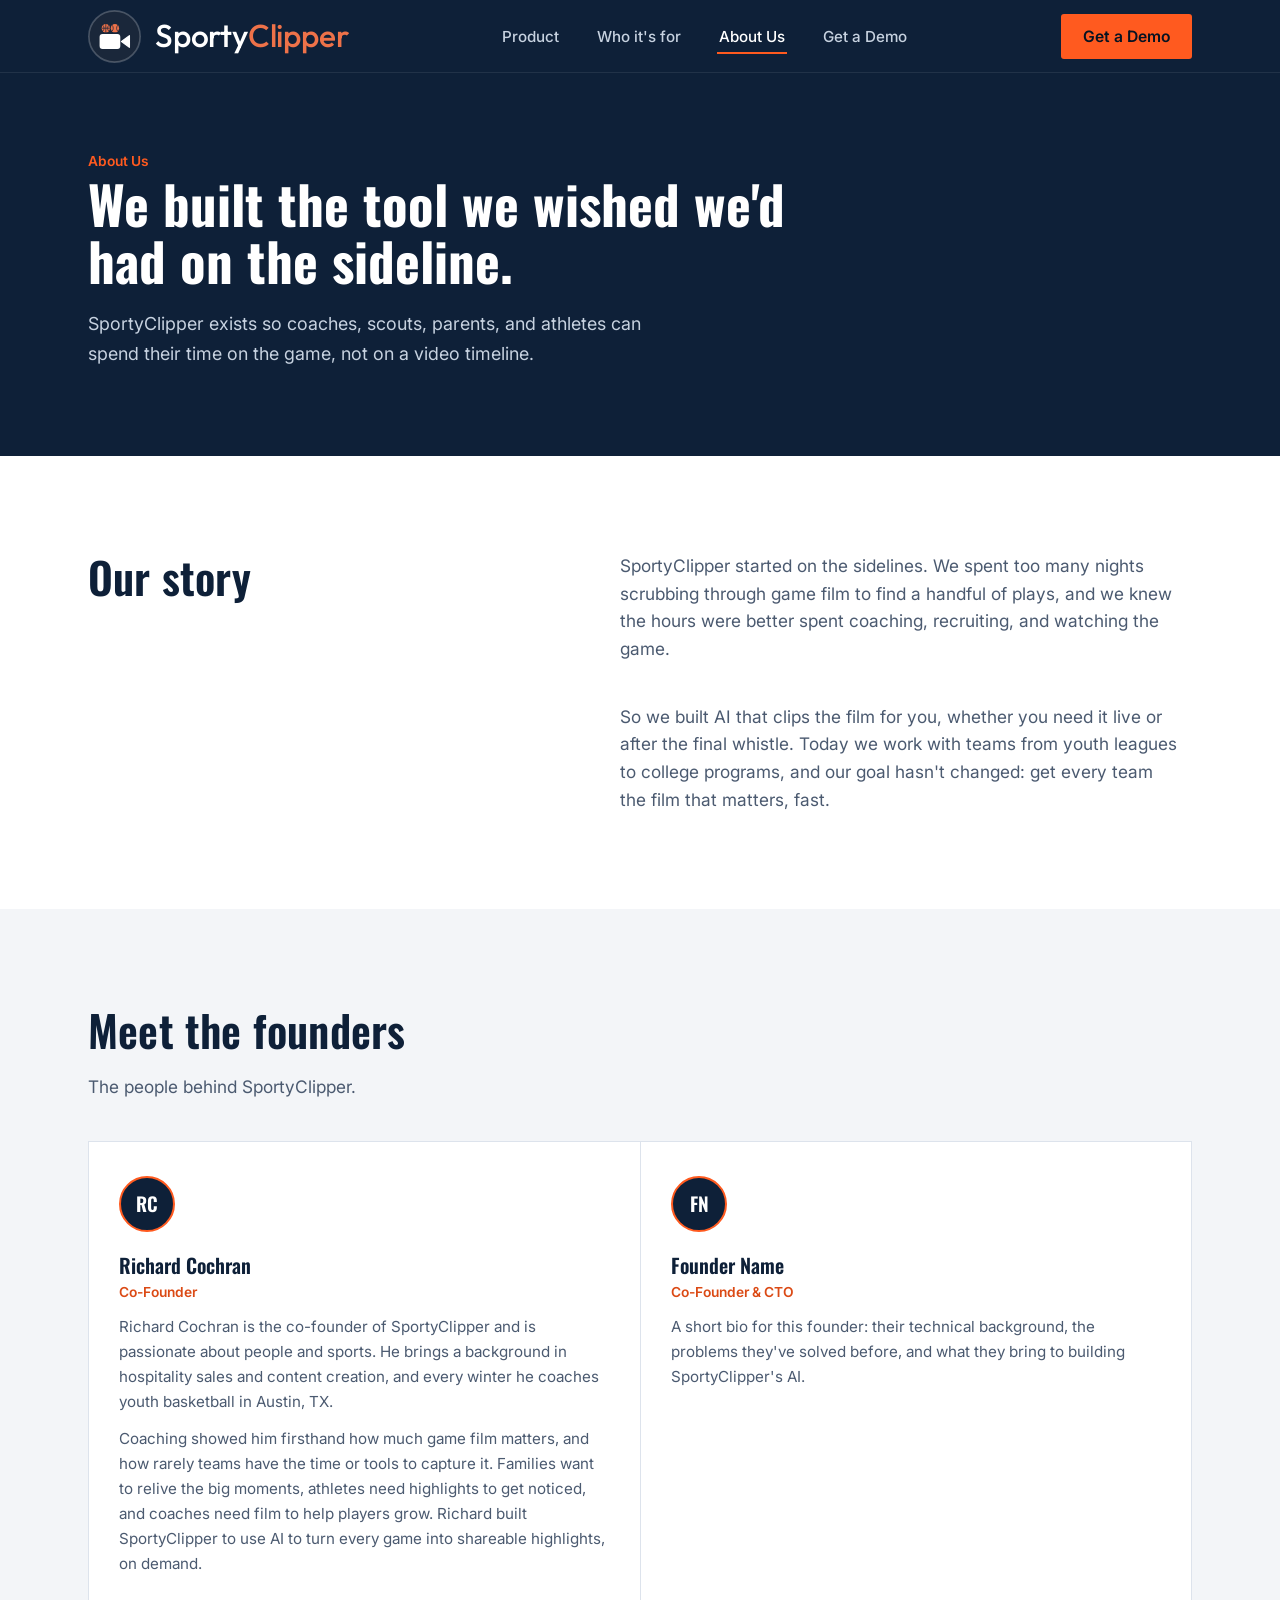
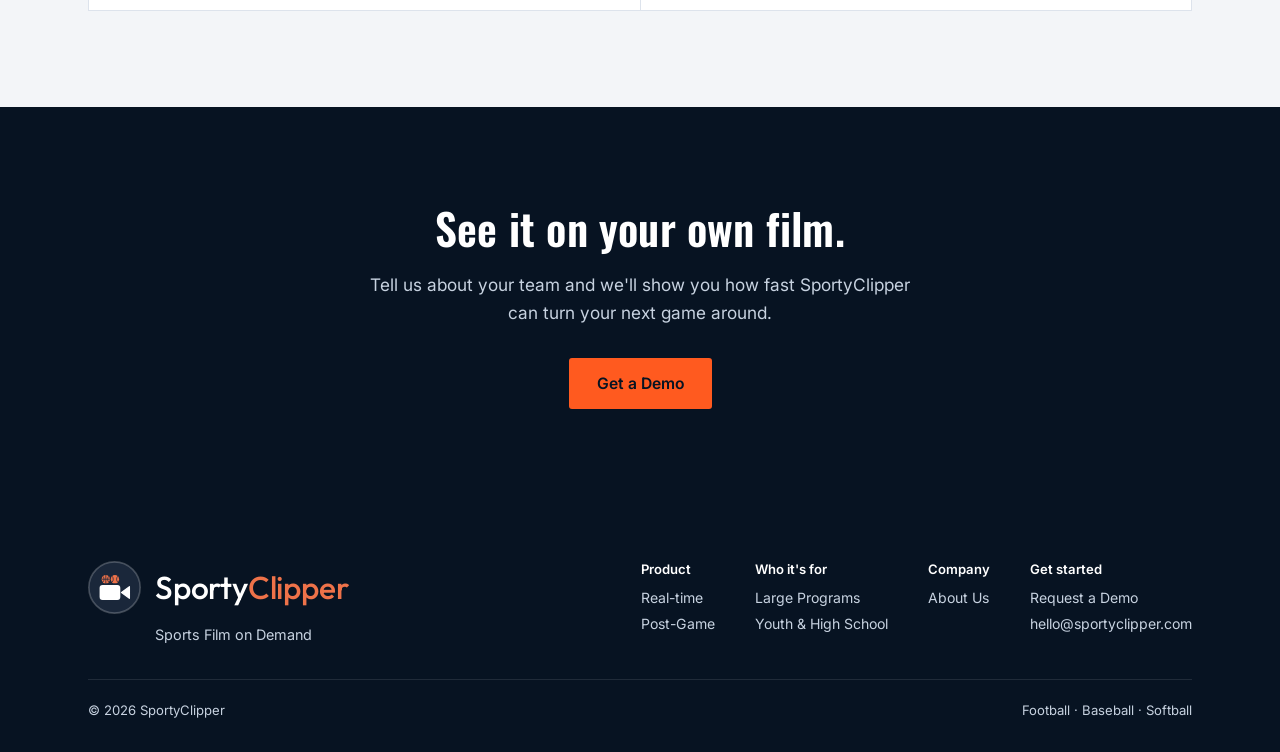
==== commit e573311d: "Add Richard Cochran founder bio to About page Co-Authored-By: Claude Opus 5.5 <noreply@anthropic.com" ====
--- a/about.html
+++ b/about.html
@@ -66,10 +66,11 @@
       <p class="lede">The people behind SportyClipper.</p>
       <div class="founder-grid">
         <div class="founder-card">
-          <div class="founder-avatar" aria-hidden="true">FN</div>
-          <h3>Founder Name</h3>
-          <div class="founder-role">Co-Founder &amp; CEO</div>
-          <p>A short bio for this founder: their background in sports or coaching, what they did before SportyClipper, and why they care about getting film to teams faster.</p>
+          <div class="founder-avatar" aria-hidden="true">RC</div>
+          <h3>Richard Cochran</h3>
+          <div class="founder-role">Co-Founder</div>
+          <p>Richard Cochran is the co-founder of SportyClipper and is passionate about people and sports. He brings a background in hospitality sales and content creation, and every winter he coaches youth basketball in Austin, TX.</p>
+          <p>Coaching showed him firsthand how much game film matters, and how rarely teams have the time or tools to capture it. Families want to relive the big moments, athletes need highlights to get noticed, and coaches need film to help players grow. Richard built SportyClipper to use AI to turn every game into shareable highlights, on demand.</p>
         </div>
         <div class="founder-card">
           <div class="founder-avatar" aria-hidden="true">FN</div>
--- a/styles.css
+++ b/styles.css
@@ -172,9 +172,9 @@
   /* ---------- problem section ---------- */
   .problem{ background:#fff; }
   .problem .wrap{ display:grid; grid-template-columns:1fr 1fr; gap:70px; align-items:start; }
-  .stat-grid{ display:grid; grid-template-columns:repeat(3,1fr); gap:0; border-top:1px solid var(--line); margin-top:8px; }
-  .stat-grid div{ padding:22px 18px 0 0; border-left:1px solid var(--line); padding-left:18px; }
-  .stat-grid div:first-child{ border-left:none; padding-left:0; }
+  .stat-grid{ display:grid; grid-template-columns:1fr; gap:0; border-top:1px solid var(--line); margin-top:8px; }
+  .stat-grid > div{ padding:22px 18px 0 0; border-left:1px solid var(--line); padding-left:18px; }
+  .stat-grid > div:first-child{ border-left:none; padding-left:0; }
   .stat-num{ font-size:2.1rem; font-weight:600; color:var(--navy-800); }
   .stat-cap{ font-size:.86rem; color:var(--ink-soft); margin-top:4px; line-height:1.4; }
 
@@ -260,6 +260,7 @@
   .founder-card h3{ font-size:1.25rem; font-weight:600; margin:0 0 4px; }
   .founder-role{ font-size:.86rem; color:var(--flare-dark); font-weight:600; margin-bottom:14px; }
   .founder-card p{ color:var(--ink-soft); line-height:1.65; margin:0; font-size:.95rem; }
+  .founder-card p + p{ margin-top:12px; }
 
   /* ---------- demo form ---------- */
   .demo{ background:var(--mist); }
@@ -310,8 +311,8 @@
     .logo-text{ font-size:1.65rem; }
     .logo-tagline{ margin-left:58px; }
     .stat-grid{ grid-template-columns:1fr; }
-    .stat-grid div{ border-left:none; border-top:1px solid var(--line); padding:18px 0 0; }
-    .stat-grid div:first-child{ border-top:none; }
+    .stat-grid > div{ border-left:none; border-top:1px solid var(--line); padding:18px 0 0; }
+    .stat-grid > div:first-child{ border-top:none; }
     .founder-grid{ grid-template-columns:1fr; }
     .founder-card + .founder-card{ border-left:none; border-top:1px solid var(--line); }
   }
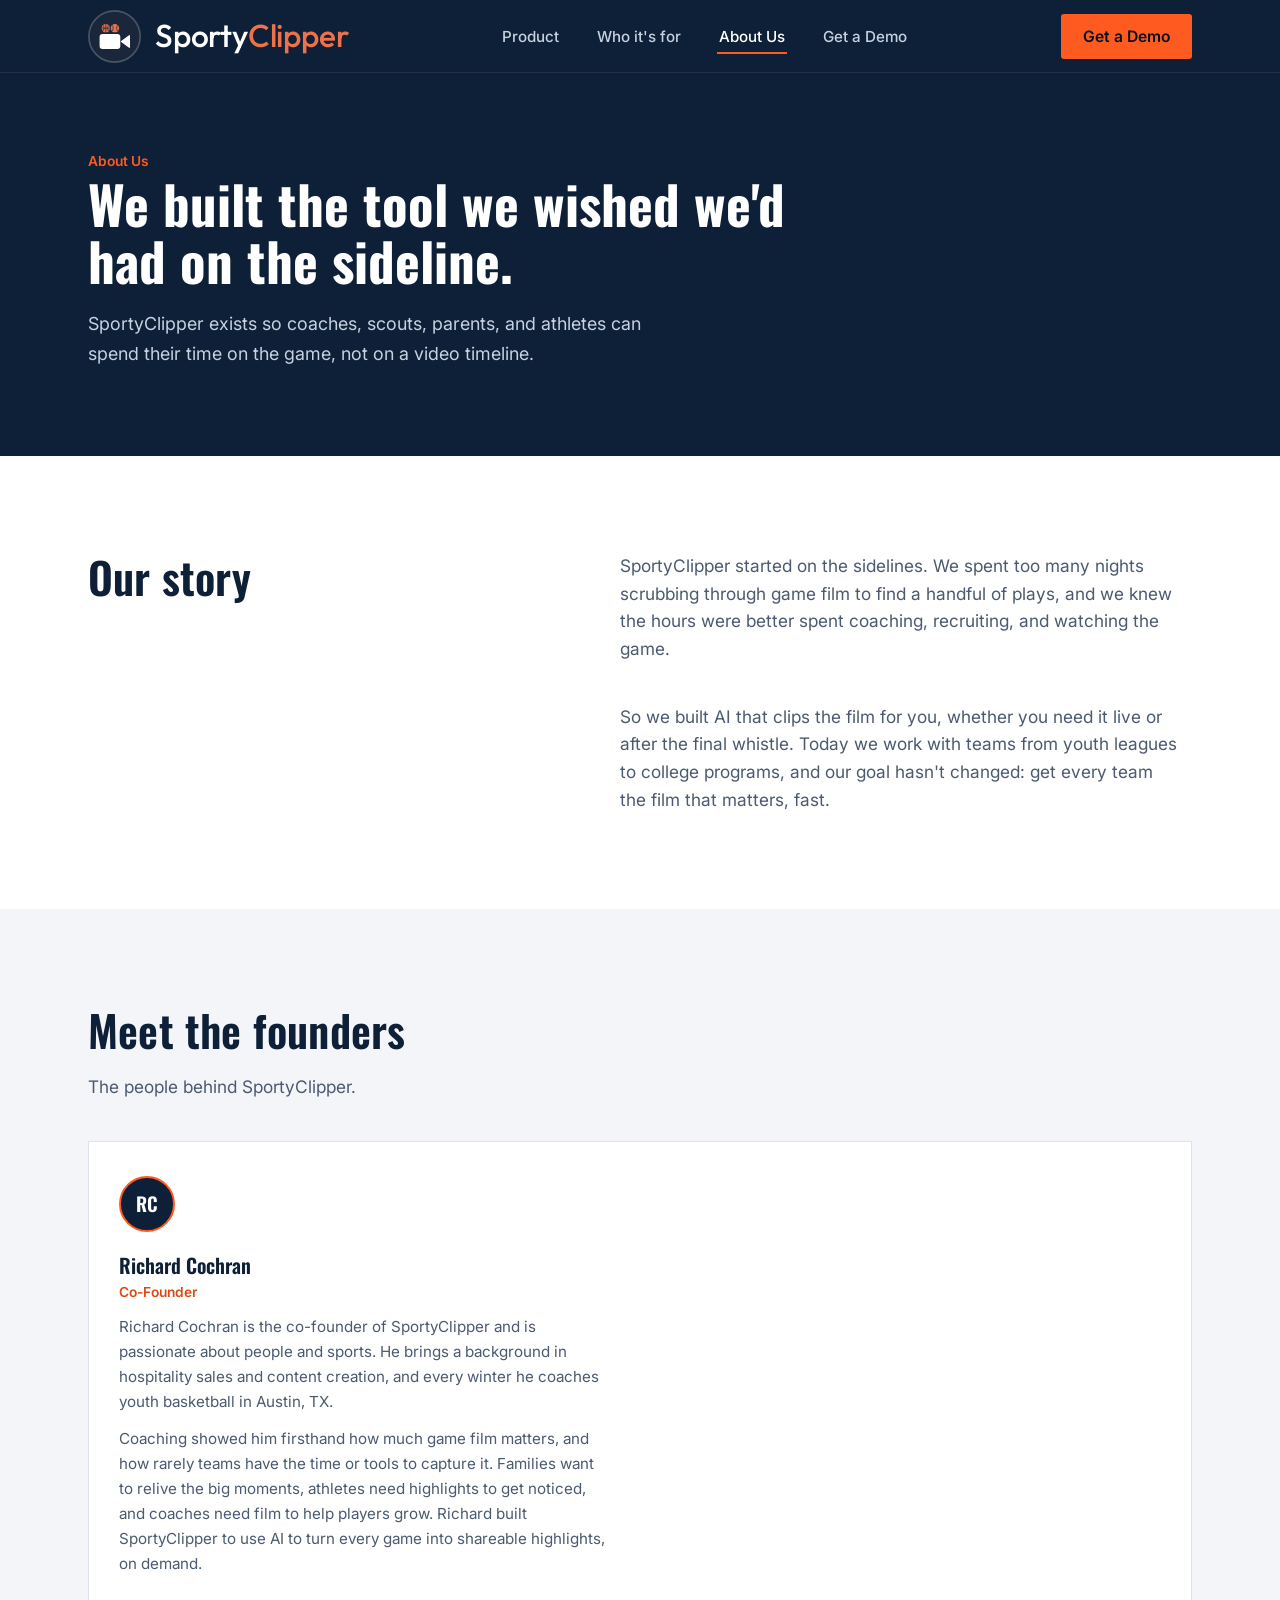
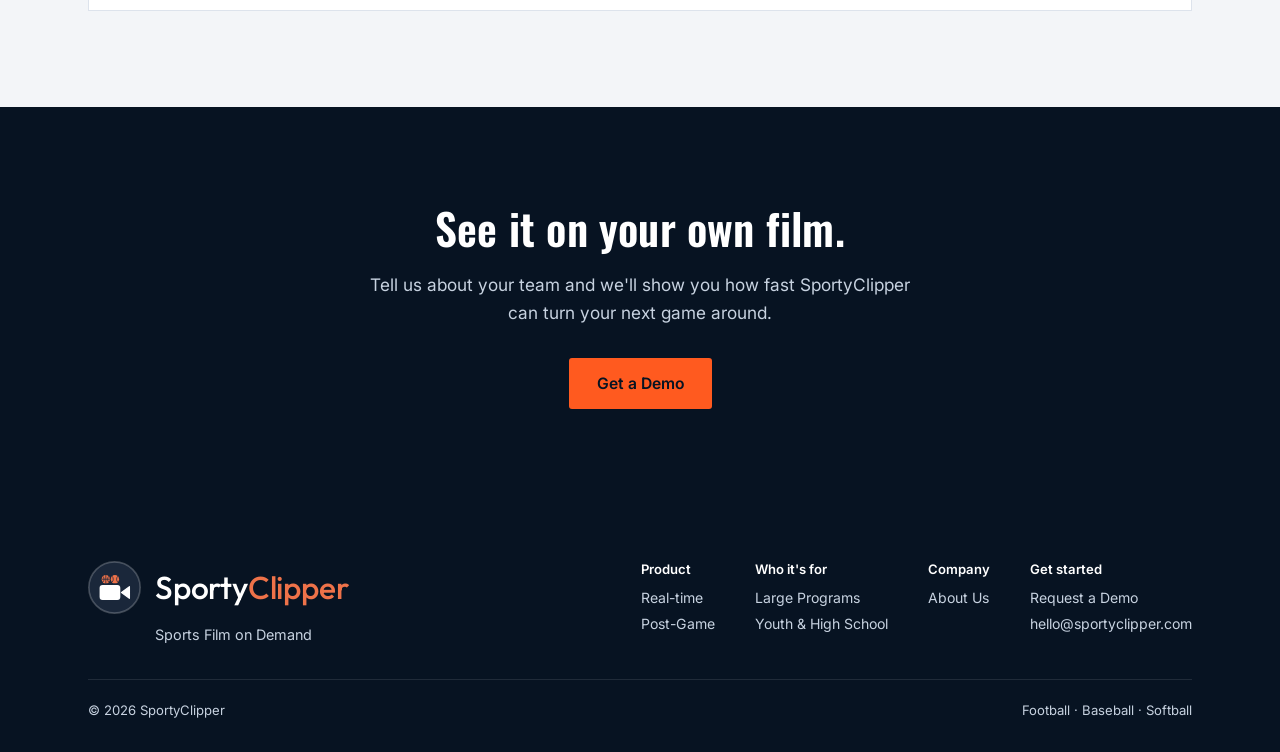
==== commit 7c312639: "Removed template founder section temporarily" ====
--- a/about.html
+++ b/about.html
@@ -72,12 +72,6 @@
           <p>Richard Cochran is the co-founder of SportyClipper and is passionate about people and sports. He brings a background in hospitality sales and content creation, and every winter he coaches youth basketball in Austin, TX.</p>
           <p>Coaching showed him firsthand how much game film matters, and how rarely teams have the time or tools to capture it. Families want to relive the big moments, athletes need highlights to get noticed, and coaches need film to help players grow. Richard built SportyClipper to use AI to turn every game into shareable highlights, on demand.</p>
         </div>
-        <div class="founder-card">
-          <div class="founder-avatar" aria-hidden="true">FN</div>
-          <h3>Founder Name</h3>
-          <div class="founder-role">Co-Founder &amp; CTO</div>
-          <p>A short bio for this founder: their technical background, the problems they've solved before, and what they bring to building SportyClipper's AI.</p>
-        </div>
       </div>
     </div>
   </section>
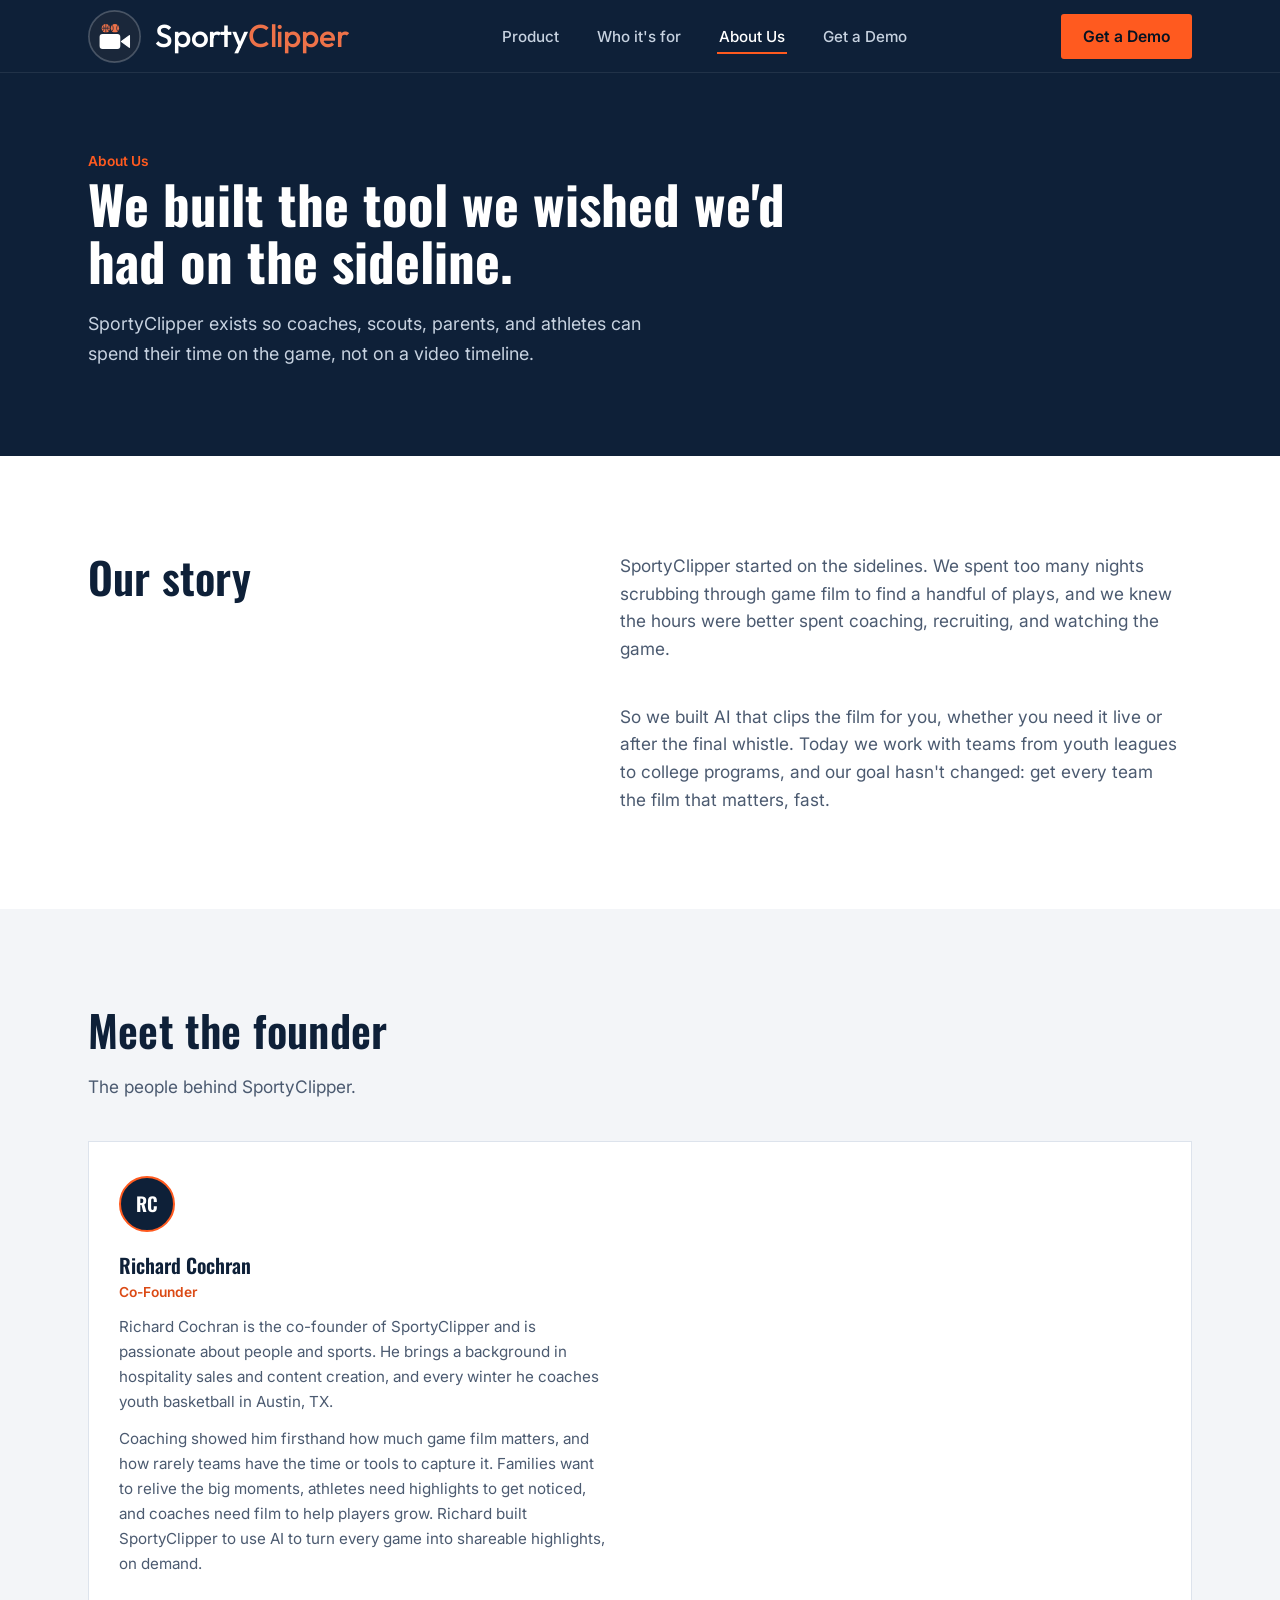
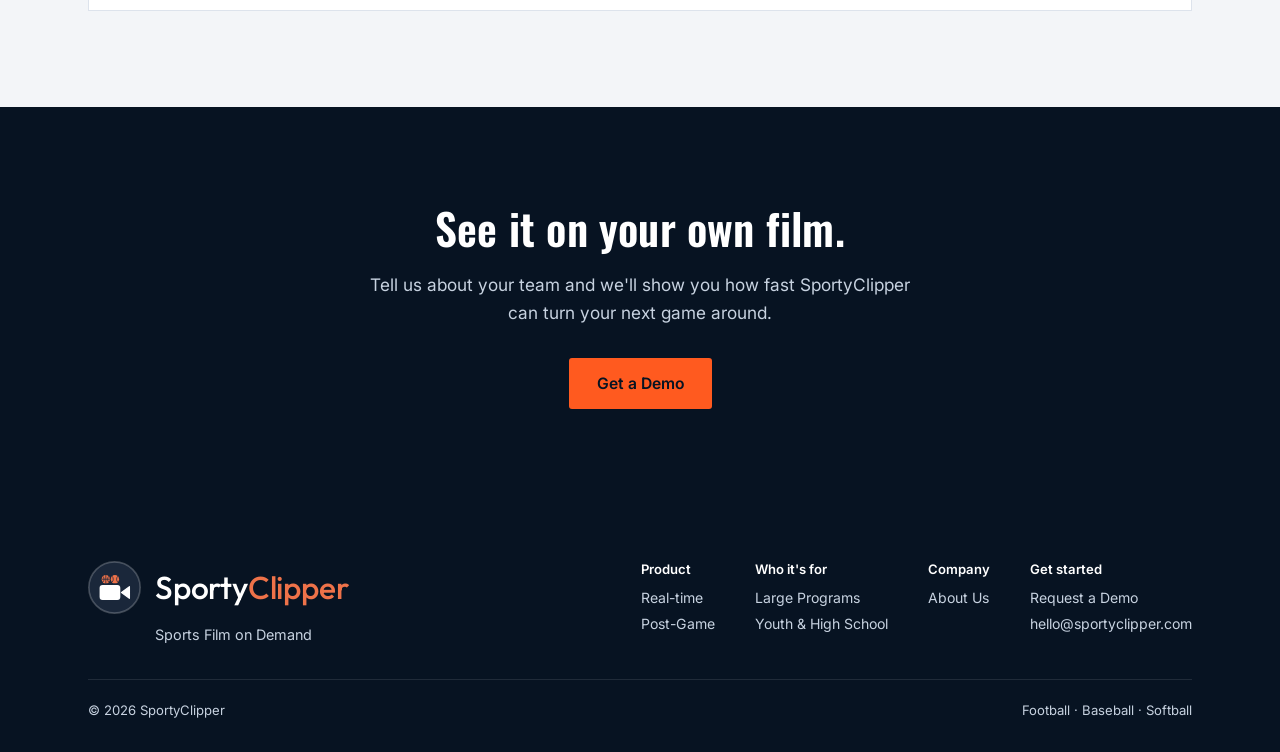
==== commit 09bf82cb: "Changed founders to founder" ====
--- a/about.html
+++ b/about.html
@@ -62,7 +62,7 @@
   <!-- FOUNDERS -->
   <section class="founders">
     <div class="wrap">
-      <h2>Meet the founders</h2>
+      <h2>Meet the founder</h2>
       <p class="lede">The people behind SportyClipper.</p>
       <div class="founder-grid">
         <div class="founder-card">
